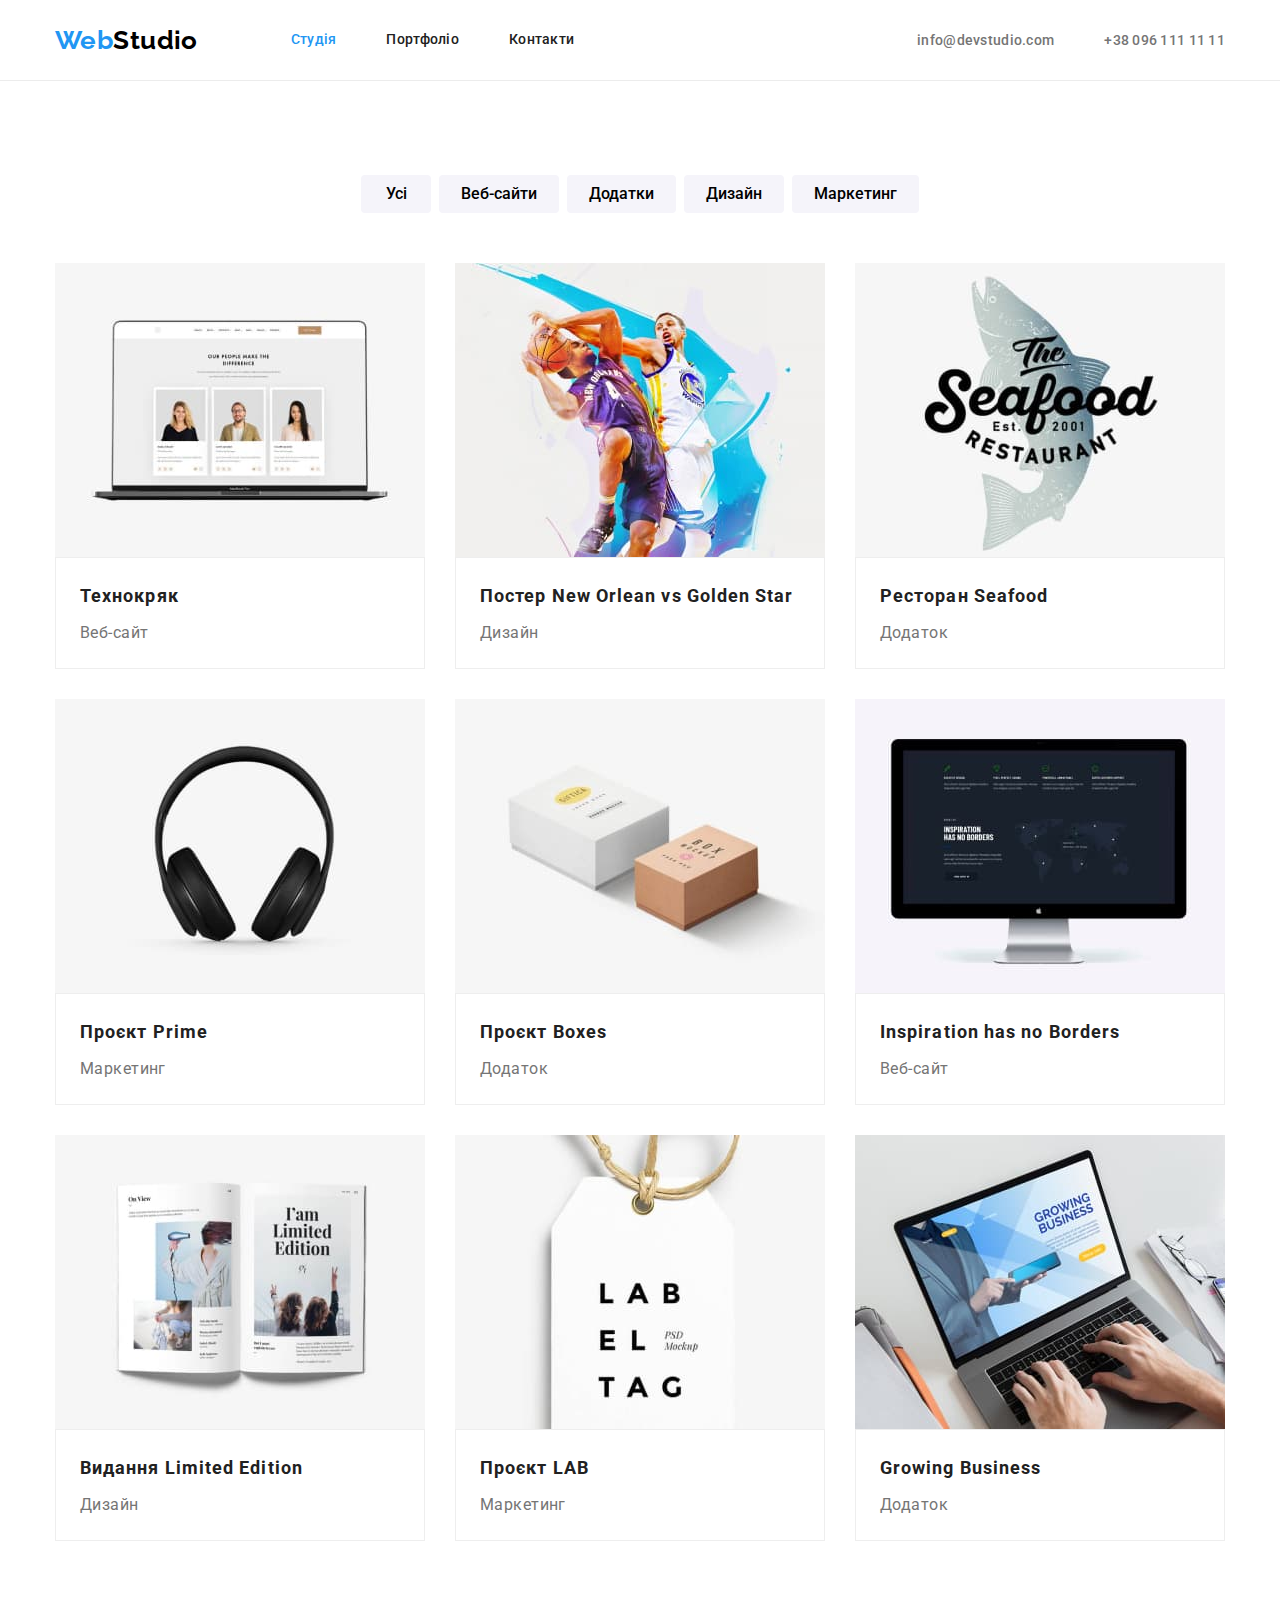
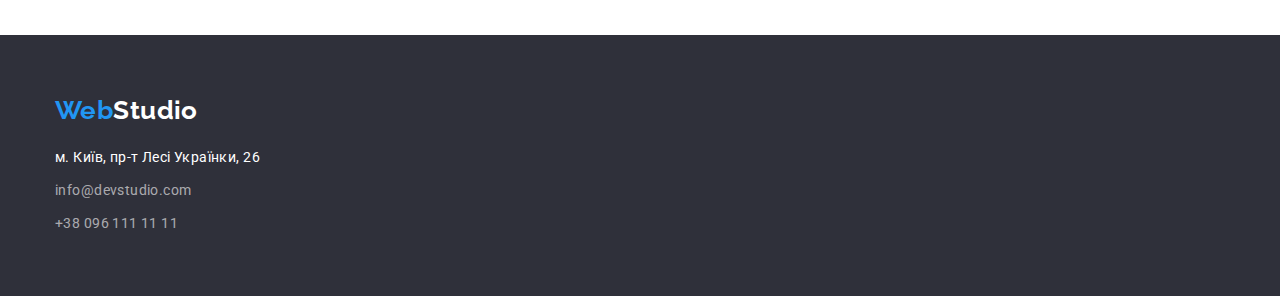
==== portfolio.html @ 128ab42e "копирует файлы из 3 дз" ====
<!DOCTYPE html>
<html lang="uk">
  <head>
    <meta charset="UTF-8" />
    <meta http-equiv="X-UA-Compatible" content="IE=edge" />
    <meta name="viewport" content="width=device-width, initial-scale=1.0" />
    <title>Портфоліо</title>
    <link
      href="https://fonts.googleapis.com/css2?family=Raleway:wght@700&family=Roboto:wght@400;500;700;900&display=swap"
      rel="stylesheet"
    />
    <link
      rel="stylesheet"
      href="https://cdnjs.cloudflare.com/ajax/libs/modern-normalize/1.0.0/modern-normalize.min.css"
    />
    <link rel="stylesheet" href="./css/styles.css" />
  </head>
  <body>
    <!--header-->
    <header class="header">
      <div class="container main-nav">
        <a class="logo" href="./index.html"
          >Web<span class="logo-part">Studio</span></a
        >
        <nav class="nav">
          <ul class="list navigation">
            <l class="item"
              ><a class="nav-link current" href="./index.html">Студія</a></l
            >
            <li class="item">
              <a class="nav-link" href="./portfolio.html">Портфоліо</a>
            </li>
            <li class="item"><a class="nav-link" href="#">Контакти</a></li>
          </ul>
        </nav>
        <ul class="contacts list">
          <li class="item">
            <a class="contact-link" href="mailto:info@devstudio.com"
              >info@devstudio.com</a
            >
          </li>
          <li class="item">
            <a class="contact-link" href="tel:+380961111111"
              >+38 096 111 11 11</a
            >
          </li>
        </ul>
      </div>
    </header>

    <!-- portfolio -->
    <section class="section portfolio">
      <div class="container">
        <h1 class="visually-hidden">Портфоліо</h1>
        <ul class="button-list list">
          <li class="button-item">
            <button class="btn" type="button">Усі</button>
          </li>
          <li class="button-item">
            <button class="btn" type="button">Веб-сайти</button>
          </li>
          <li class="button-item">
            <button class="btn" type="button">Додатки</button>
          </li>
          <li class="button-item">
            <button class="btn" type="button">Дизайн</button>
          </li>
          <li class="button-item">
            <button class="btn" type="button">Маркетинг</button>
          </li>
        </ul>
        <ul class="gallery list">
          <li>
            <img
              class="gallery-image"
              src="./images/item-1.jpg"
              alt="Відкритий ноутбук"
              width="370"
            />
            <div class="gallery-item">
              <h2 class="gallery-title">Технокряк</h2>
              <p>Веб-сайт</p>
            </div>
          </li>
          <li>
            <img
              class="gallery-image"
              src="./images/item-2.jpg"
              alt="Гра в баскетбол"
              width="370"
            />
            <div class="gallery-item">
              <h2 class="gallery-title">Постер New Orlean vs Golden Star</h2>
              <p>Дизайн</p>
            </div>
          </li>
          <li>
            <img
              class="gallery-image"
              src="./images/item-3.jpg"
              alt="Логотип ресторану"
              width="370"
            />
            <div class="gallery-item">
              <h2 class="gallery-title">Ресторан Seafood</h2>
              <p>Додаток</p>
            </div>
          </li>
          <li>
            <img
              class="gallery-image"
              src="./images/item-4.jpg"
              alt="Навушники"
              width="370"
            />
            <div class="gallery-item">
              <h2 class="gallery-title">Проєкт Prime</h2>
              <p>Маркетинг</p>
            </div>
          </li>
          <li>
            <img
              class="gallery-image"
              src="./images/item-5.jpg"
              alt="Дві коробки"
              width="370"
            />
            <div class="gallery-item">
              <h2 class="gallery-title">Проєкт Boxes</h2>
              <p>Додаток</p>
            </div>
          </li>
          <li>
            <img
              class="gallery-image"
              src="./images/item-6.jpg"
              alt="Моноблок"
              width="370"
            />
            <div class="gallery-item">
              <h2 class="gallery-title">Inspiration has no Borders</h2>
              <p>Веб-сайт</p>
            </div>
          </li>
          <li>
            <img
              class="gallery-image"
              src="./images/item-7.jpg"
              alt="Відкрита книга"
              width="370"
            />
            <div class="gallery-item">
              <h2 class="gallery-title">Видання Limited Edition</h2>
              <p>Дизайн</p>
            </div>
          </li>
          <li>
            <img
              class="gallery-image"
              src="./images/item-8.jpg"
              alt="Білий лейбл"
              width="370"
            />
            <div class="gallery-item">
              <h2 class="gallery-title">Проєкт LAB</h2>
              <p>Маркетинг</p>
            </div>
          </li>
          <li>
            <img
              class="gallery-image"
              src="./images/item-9.jpg"
              alt="Бізнес веб-сайт"
              width="370"
            />
            <div class="gallery-item">
              <h2 class="gallery-title">Growing Business</h2>
              <p>Додаток</p>
            </div>
          </li>
        </ul>
      </div>
    </section>

    <!--footer-->
    <footer class="footer">
      <div class="container">
        <a class="footer logo" href="./index.html"
          >Web<span class="footer-part">Studio</span></a
        >
        <address>
          <ul class="list">
            <li class="address-item">
              <a
                class="address-link map"
                href="https://goo.gl/maps/L7ttjmK7k26Ft5Dp7"
                target="_blank"
                rel="noreferrer noopener nofollow"
                >м. Київ, пр-т Лесі Українки, 26</a
              >
            </li>
            <li class="address-item">
              <a class="address-link" href="mailto:info@devstudio.com"
                >info@devstudio.com</a
              >
            </li>
            <li class="address-item last">
              <a class="address-link" href="tel:+380961111111"
                >+38 096 111 11 11</a
              >
            </li>
          </ul>
        </address>
      </div>
    </footer>
  </body>
</html>
---- css/styles.css ----
:root {
  --primary-test-color: #212121;
  --secondary-text-color: #757575;
  --white-text-color: #FFFFFF;
  --accent-color: #2196F3;
  --address-text-color:rgba(255, 255, 255, 0.6);
  --logo-color: #000000;

  --primary-bg-color: #F5F5F5;
  --secondary-bg-color: #2F303A;
  --header-bg-color: #FFFFFF;
  --button-bg: #F5F4FA;

  --hover-color: #188CE8;

  --primary-font: 'Roboto', sans-serif;
  --secondary-font: 'Raleway', sans-serif;
}
body {
  margin: 0;

  color: var(--primary-test-color);
  /* background-color: var(--primary-bg-color); */

  font-family: var(--primary-font);
  font-size: 14px;
  letter-spacing: 0.03em;
}
/* utilities */
h1, h2, h3, h4, h5, p, ul {
  margin-top: 0;
  margin-bottom: 0;
}
.container {
  width: 1200px;
  margin: 0 auto;
  padding-left: 15px;
  padding-right: 15px;
}

.section {
  padding-top: 94px;
  padding-bottom: 94px;
}

.list {
  padding: 0;
  list-style: none;
}
img {
  display: block;
}
/*header*/
.header {
  border-bottom: 1px solid rgba(236, 236, 236, 1);
}

.main-nav {
  display: flex;
  align-items: center;
}
.logo {
  margin-right: 93px;
  color: var(--accent-color);
  font-family: var(--secondary-font);
  font-weight: 700;
  font-size: 26px;
  line-height: 1.19;
  text-decoration: none;
}
.logo-part {
  color: var(--logo-color);
}

.list.navigation {
  display: flex;
}
.list .item:not(:last-child),
.contacts .item:not(:last-child) {
  margin-right:50px;
}
.nav-link {
  display: block;
  color: var(--primary-test-color);
  padding-top: 32px;
  padding-bottom: 32px;
}
.nav-link:hover,
.nav-link:focus,
.contact-link:hover,
.contact-link:focus {
  color: var(--accent-color);
}
.contacts {
  display: flex;
  margin-left: auto;
}
.contact-link {
  color: var(--secondary-text-color);
}
.nav-link, .contact-link {
  font-weight: 500;
  line-height: 1.14;
  letter-spacing: 0.02em;
  text-decoration: none;
}
.nav-link.current {
  color: var(--accent-color);
}

/* hero section */
.hero-section {
  text-align: center;
  padding: 200px 0;
  background-color: var(--secondary-bg-color);
}
.hero-section h1 {
  margin-bottom: 30px;
  color: var(--white-text-color);
  font-weight: 900;
  font-size: 44px;
  line-height: 1.36;
  letter-spacing: 0.06em;
  text-transform: uppercase;
}

.hero-btn {
  display: inline-block;
  padding: 10px 32px;
  border-radius: 4px;
  border: none;
  box-shadow: 0px 4px 4px rgba(0, 0, 0, 0.15);
  min-width: 216px;

  color: var(--white-text-color);
  background-color: var(--accent-color);
  cursor: pointer;
  font-weight: 700;
  font-size: 16px;
  line-height: 1.88;
  letter-spacing: 0.06em;
  text-align: inherit;
}
.hero-btn:hover,
.hero-btn:focus {
  background-color: var(--hover-color);
}

/* features */
.section.feature {
  padding-bottom: 0;
}
.features, .activity {
  display: flex;
}
.features-title {
  margin-bottom: 10px;
  font-size: 14px;
  font-weight: 700;
  line-height: 1.14;
  text-transform: uppercase;
}
.features-item:not(:last-child) {
  margin-right: 30px;
}
.features-item p {
  min-width: 270px;
}
.features-item p,
.team-item p {
  color: var(--secondary-text-color);
  line-height: 1.71;
}

/* what we do */
.activity-title, .team-title {
  margin-bottom: 50px;
  font-weight: 700;
  font-size: 36px;
  line-height: 1.17;
  text-align: center;
}
.activity-item:not(:last-child) {
  margin-right: 30px;
}

/* our team */
.team {
  padding-top: 94px;
  text-align: center;
}
.team.list {
  display: flex;
  padding-top: 0;
}
.team-item {
  box-shadow: 0px 1px 3px rgba(0, 0, 0, 0.12),
              0px 1px 1px rgba(0, 0, 0, 0.14), 
              0px 2px 1px rgba(0, 0, 0, 0.2);
  border-radius: 0px 0px 4px 4px;
}
.team-item:not(:last-child) {
  margin-right: 30px;
}

.team-card {
  padding-top: 30px;
  padding-bottom: 30px;
}

.team-heading {
  margin-bottom: 10px;
  font-weight: 500;
  font-size: 16px;
  line-height: 1.19;
}
.team-item p {
  font-size: 16px;
  line-height: 1.19
}

/* portfolio */
.button-list {
  display: flex;
  justify-content: center;
  margin-bottom: 50px;
}
.button-item:not(:last-child) {
  margin-right: 8px;
}
.btn {
  display: inline-block;
  padding: 6px 22px;
  min-width: 70px;
  border-radius: 4px;
  border: none;
  font-family: var(--primary-font);
  background-color: var(--button-bg);
  font-weight: 500;
  font-size: 16px;
  line-height: 1.62;
  text-align: center;
  cursor: pointer;
}
.btn:hover,
.btn:focus {
  color: var(--white-text-color) ;
  background-color: var(--accent-color);
  box-shadow: 0px 3px 1px rgba(0, 0, 0, 0.1),
              0px 1px 2px rgba(0, 0, 0, 0.08),
              0px 2px 2px rgba(0, 0, 0, 0.12);
}
.gallery {
  display: flex;
  flex-wrap: wrap;
  gap: 30px;
}
.gallery-title {
  font-weight: 700;
  font-size: 18px;
  line-height: 2;
  letter-spacing: 0.06em;
}
.gallery-item {
  padding: 20px 24px;
  border: 1px solid #EEEEEE;
}
.gallery-title {
  margin-bottom: 4px;
}
.gallery p {
  color: var(--secondary-text-color);
  font-size: 16px;
  line-height: 1.88;
}

/* footer */
.footer {
  padding-top: 60px;
  padding-bottom: 60px;
  background-color: var(--secondary-bg-color);
}
.footer.logo {
  display: inline-block;
  margin-bottom: 20px;
  padding-bottom: 0;
  padding-top: 0;
}
.footer-part {
  color: var(--white-text-color);
}
.address-item {
  margin-top: 0;
  margin-bottom: 9px;
  font-size: 14px;
  line-height: 1.71;
  font-style: normal;
}
.address-item.last {
  margin-bottom: 0px;
}
.address-link {
  color: var(--address-text-color);
  text-decoration: none;
}
.address-link.map {
  color: var(--white-text-color);
}
.address-link:hover,
.address-link:focus {
  color: var(--white-text-color);
}
  
.visually-hidden {
  position: absolute;
  white-space: nowrap;
  width: 1px;
  height: 1px;
  overflow: hidden;
  border: 0;
  padding: 0;
  clip: rect(0 0 0 0);
  clip-path: inset(50%);
  margin: -1px;
  }
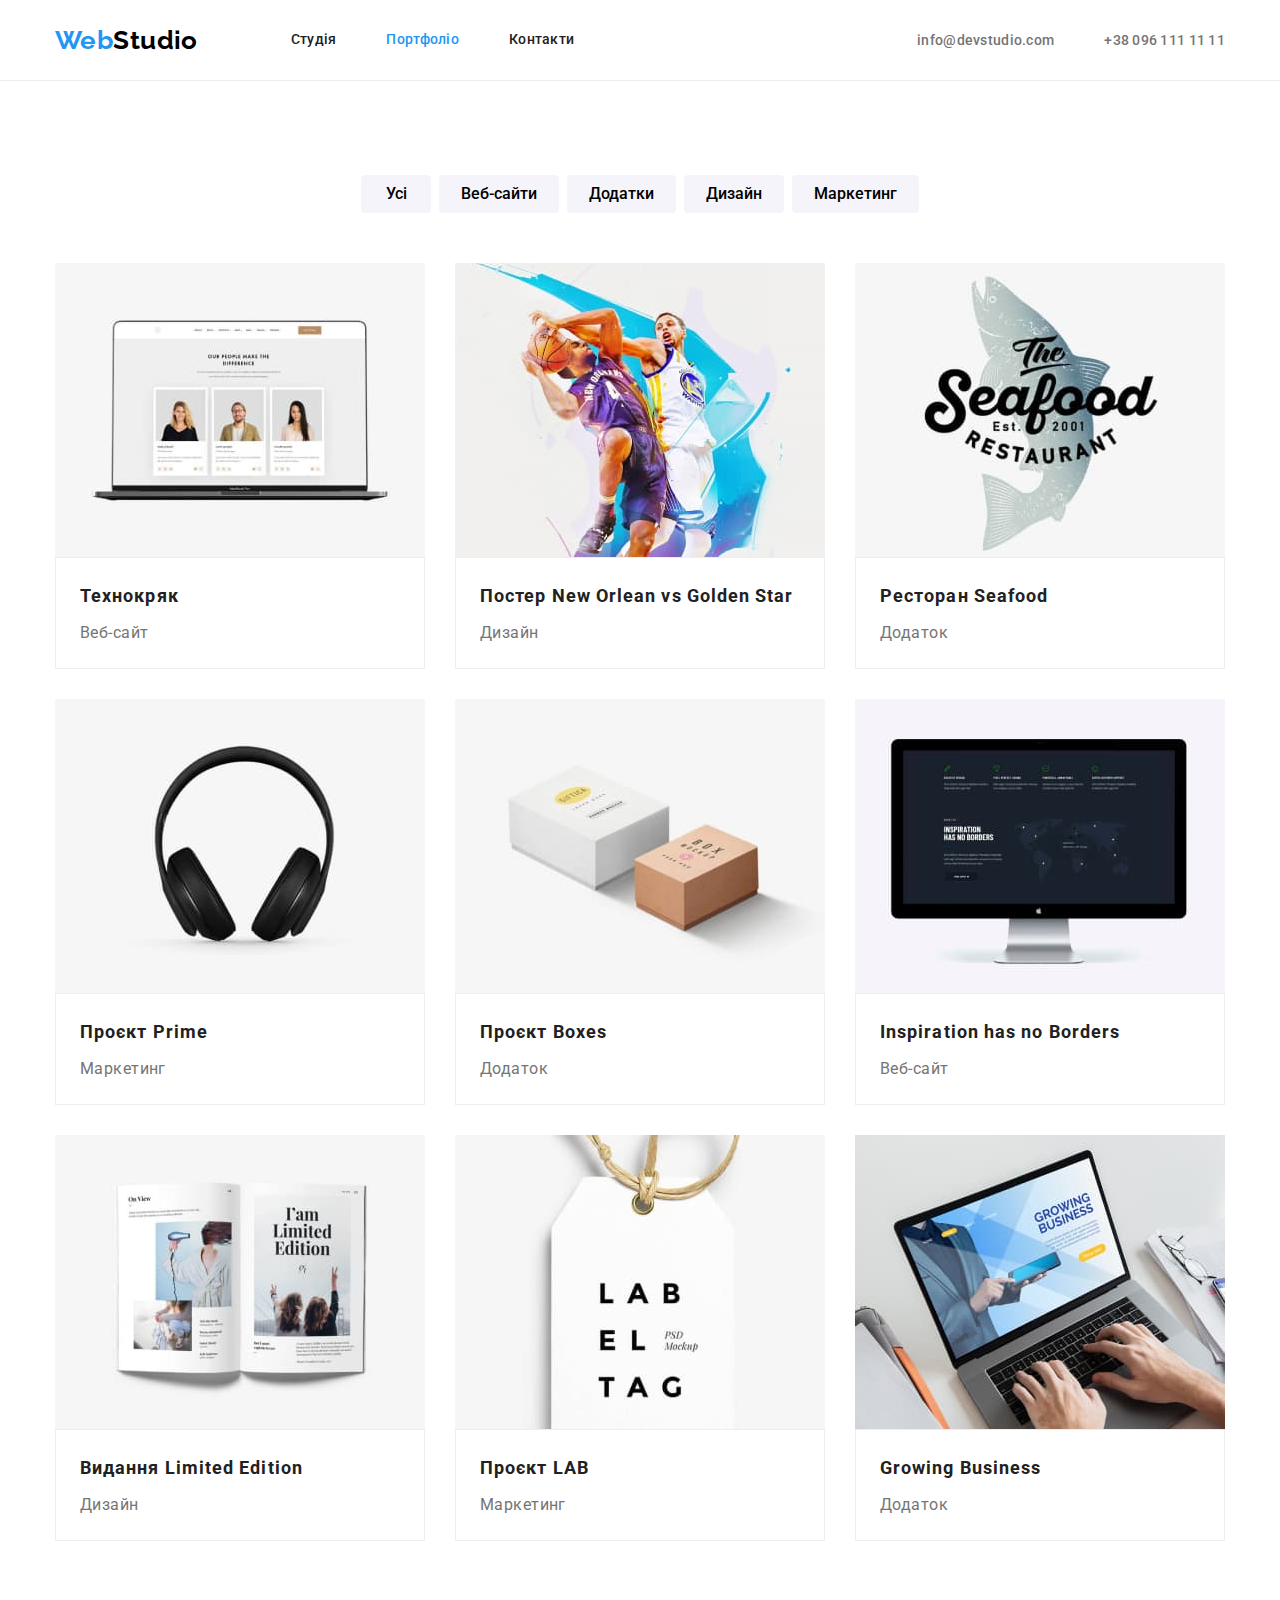
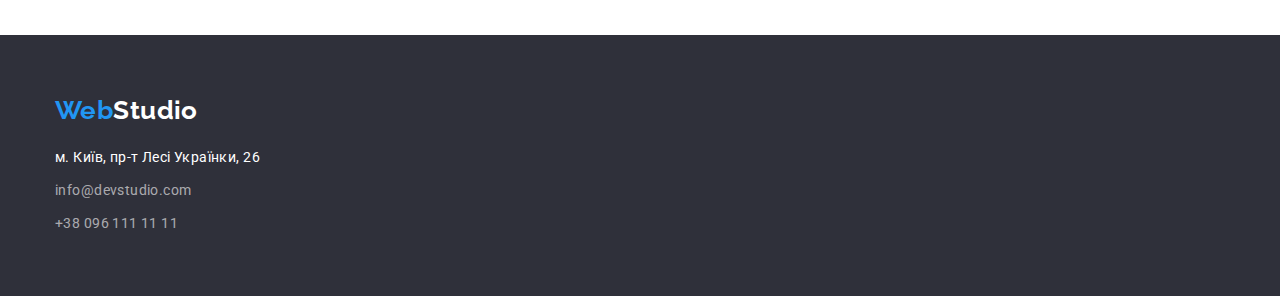
==== commit 79eab67a: "добавляет фон секции герою" ====
--- a/portfolio.html
+++ b/portfolio.html
@@ -24,11 +24,11 @@
         >
         <nav class="nav">
           <ul class="list navigation">
-            <l class="item"
-              ><a class="nav-link current" href="./index.html">Студія</a></l
-            >
             <li class="item">
-              <a class="nav-link" href="./portfolio.html">Портфоліо</a>
+              <a class="nav-link" href="./index.html">Студія</a>
+            </li>
+            <li class="item">
+              <a class="nav-link current" href="./portfolio.html">Портфоліо</a>
             </li>
             <li class="item"><a class="nav-link" href="#">Контакти</a></li>
           </ul>
--- a/css/styles.css
+++ b/css/styles.css
@@ -110,9 +110,13 @@
 
 /* hero section */
 .hero-section {
+  padding: 200px 0;
+  margin: 0 auto;
+  background-color: var(--secondary-bg-color);
+  background-image: linear-gradient(rgba(47, 48, 58, 0.4),rgba(47, 48, 58, 0.4)), url(../images/hero.jpg);
+  height: 600px;
+  max-width: 1600px;
   text-align: center;
-  padding: 200px 0;
-  background-color: var(--secondary-bg-color);
 }
 .hero-section h1 {
   margin-bottom: 30px;
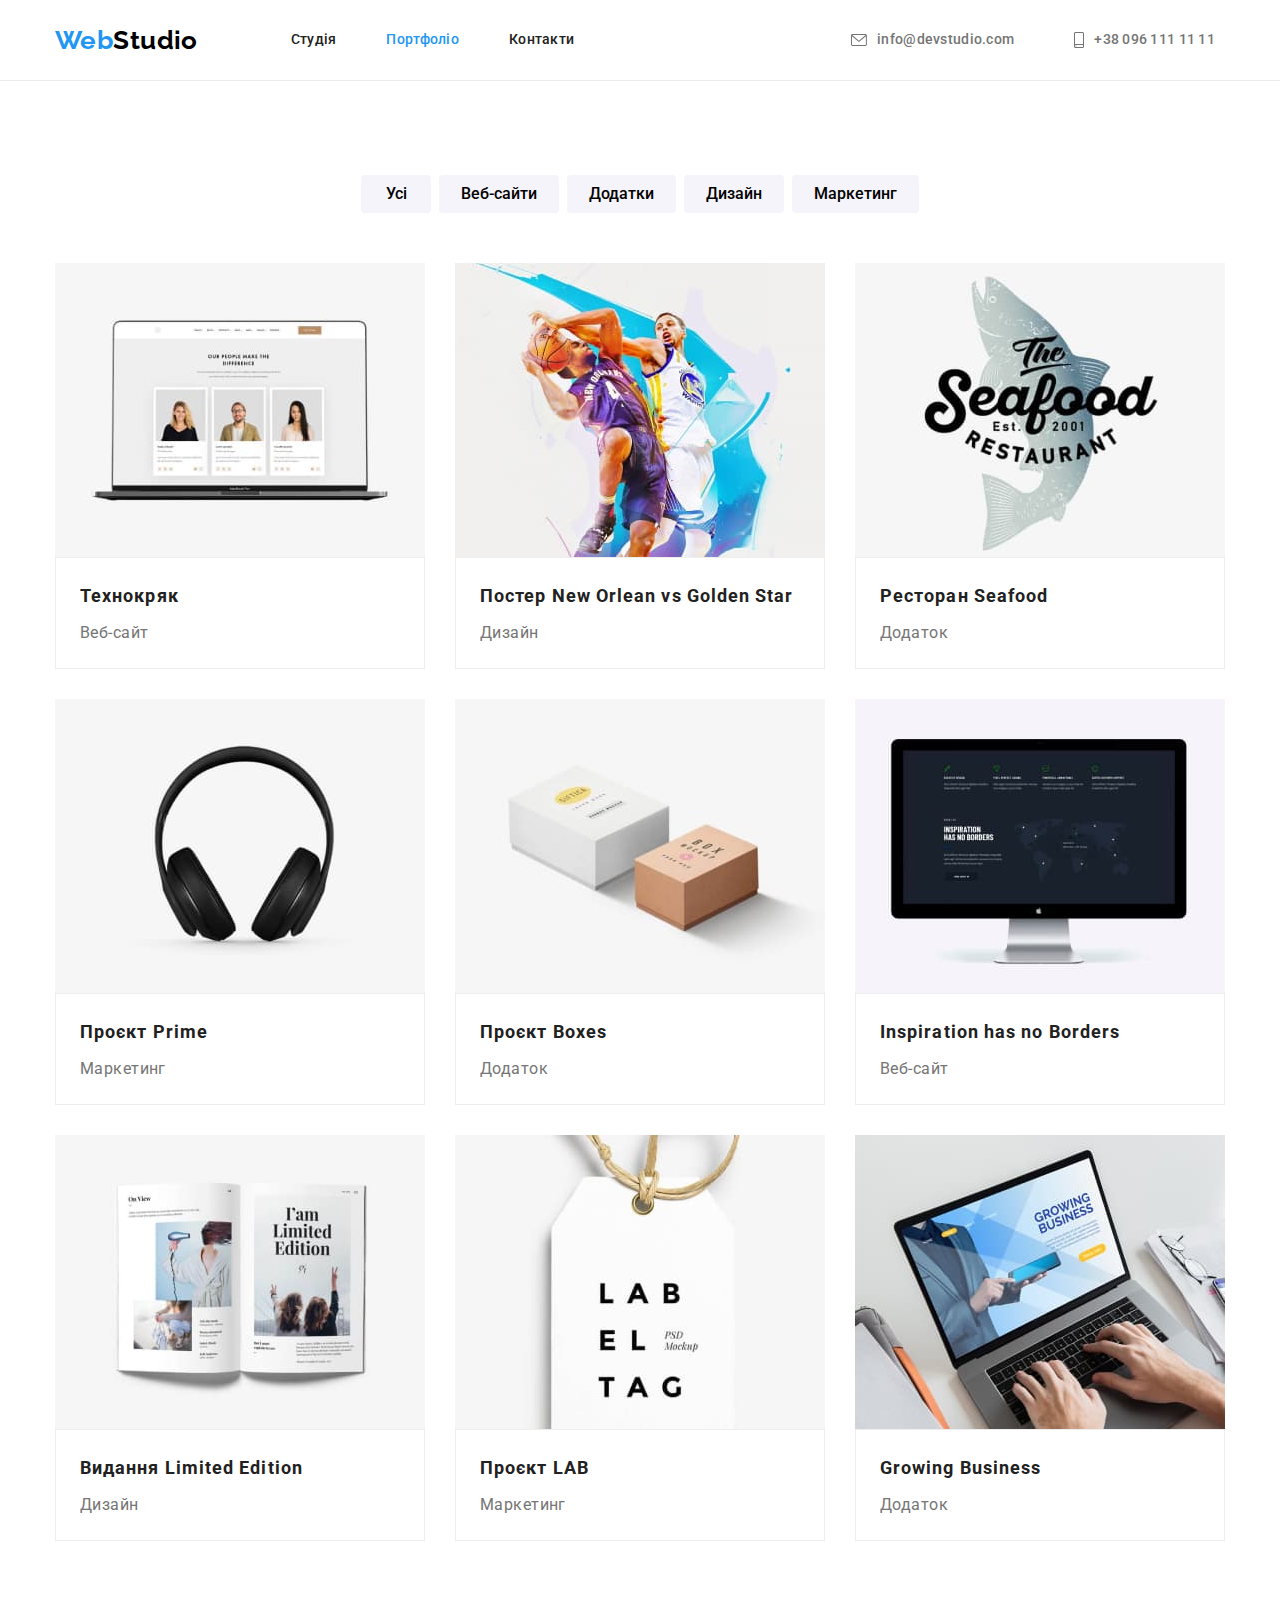
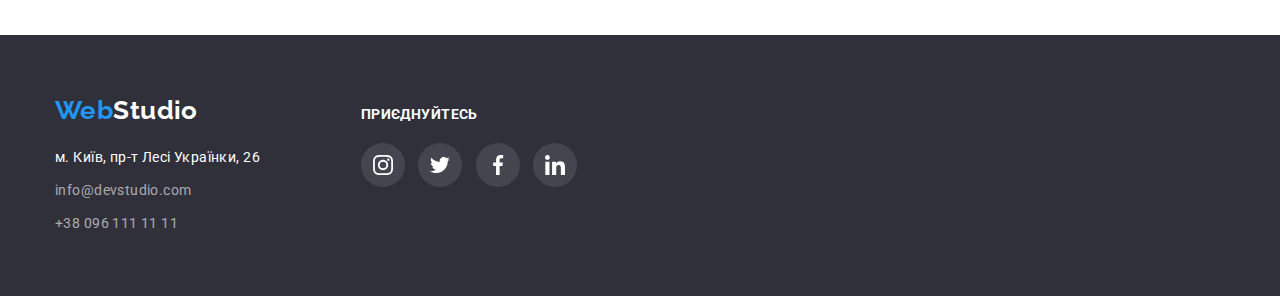
==== commit 7af7b07c: "добавляет тени, стили для иконок" ====
--- a/portfolio.html
+++ b/portfolio.html
@@ -24,9 +24,9 @@
         >
         <nav class="nav">
           <ul class="list navigation">
-            <li class="item">
-              <a class="nav-link" href="./index.html">Студія</a>
-            </li>
+            <l class="item"
+              ><a class="nav-link" href="./index.html">Студія</a></l
+            >
             <li class="item">
               <a class="nav-link current" href="./portfolio.html">Портфоліо</a>
             </li>
@@ -34,15 +34,25 @@
           </ul>
         </nav>
         <ul class="contacts list">
-          <li class="item">
-            <a class="contact-link" href="mailto:info@devstudio.com"
-              >info@devstudio.com</a
-            >
-          </li>
-          <li class="item">
-            <a class="contact-link" href="tel:+380961111111"
-              >+38 096 111 11 11</a
-            >
+          <li class="contact item">
+            <div class="contact-wrapper">
+              <svg class="contact-icon" width="16" height="12">
+                <use href="./images/symbol-defs.svg#icon-envelope"></use>
+              </svg>
+              <a class="contact-link" href="mailto:info@devstudio.com">
+                info@devstudio.com</a
+              >
+            </div>
+          </li>
+          <li class="contact item">
+            <div class="contact-wrapper">
+              <svg class="contact-icon" width="10" height="16">
+                <use href="./images/symbol-defs.svg#icon-smartphone"></use>
+              </svg>
+              <a class="contact-link" href="tel:+380961111111"
+                >+38 096 111 11 11</a
+              >
+            </div>
           </li>
         </ul>
       </div>
@@ -71,7 +81,8 @@
         </ul>
         <ul class="gallery list">
           <li>
-            <img
+            <a href="#" class="portfolio-link">
+              <img
               class="gallery-image"
               src="./images/item-1.jpg"
               alt="Відкритий ноутбук"
@@ -81,8 +92,10 @@
               <h2 class="gallery-title">Технокряк</h2>
               <p>Веб-сайт</p>
             </div>
-          </li>
-          <li>
+            </a>
+          </li>
+          <li>
+            <a href="#" class="portfolio-link">
             <img
               class="gallery-image"
               src="./images/item-2.jpg"
@@ -93,8 +106,10 @@
               <h2 class="gallery-title">Постер New Orlean vs Golden Star</h2>
               <p>Дизайн</p>
             </div>
-          </li>
-          <li>
+            </a>
+          </li>
+          <li>
+            <a href="#" class="portfolio-link">
             <img
               class="gallery-image"
               src="./images/item-3.jpg"
@@ -105,8 +120,10 @@
               <h2 class="gallery-title">Ресторан Seafood</h2>
               <p>Додаток</p>
             </div>
-          </li>
-          <li>
+            </a>
+          </li>
+          <li>
+            <a href="#" class="portfolio-link">
             <img
               class="gallery-image"
               src="./images/item-4.jpg"
@@ -117,8 +134,10 @@
               <h2 class="gallery-title">Проєкт Prime</h2>
               <p>Маркетинг</p>
             </div>
-          </li>
-          <li>
+            </a>
+          </li>
+          <li>
+            <a href="#" class="portfolio-link">
             <img
               class="gallery-image"
               src="./images/item-5.jpg"
@@ -129,8 +148,10 @@
               <h2 class="gallery-title">Проєкт Boxes</h2>
               <p>Додаток</p>
             </div>
-          </li>
-          <li>
+            </a>
+          </li>
+          <li>
+            <a href="#" class="portfolio-link">
             <img
               class="gallery-image"
               src="./images/item-6.jpg"
@@ -141,8 +162,10 @@
               <h2 class="gallery-title">Inspiration has no Borders</h2>
               <p>Веб-сайт</p>
             </div>
-          </li>
-          <li>
+            </a>
+          </li>
+          <li>
+            <a href="#" class="portfolio-link">
             <img
               class="gallery-image"
               src="./images/item-7.jpg"
@@ -153,8 +176,10 @@
               <h2 class="gallery-title">Видання Limited Edition</h2>
               <p>Дизайн</p>
             </div>
-          </li>
-          <li>
+            </a>
+          </li>
+          <li>
+            <a href="#" class="portfolio-link">
             <img
               class="gallery-image"
               src="./images/item-8.jpg"
@@ -165,8 +190,10 @@
               <h2 class="gallery-title">Проєкт LAB</h2>
               <p>Маркетинг</p>
             </div>
-          </li>
-          <li>
+            </a>
+          </li>
+          <li>
+            <a href="#" class="portfolio-link">
             <img
               class="gallery-image"
               src="./images/item-9.jpg"
@@ -177,6 +204,7 @@
               <h2 class="gallery-title">Growing Business</h2>
               <p>Додаток</p>
             </div>
+            </a>
           </li>
         </ul>
       </div>
@@ -185,33 +213,82 @@
     <!--footer-->
     <footer class="footer">
       <div class="container">
-        <a class="footer logo" href="./index.html"
-          >Web<span class="footer-part">Studio</span></a
-        >
-        <address>
+        <ul class="footer-wrapper list">
+          <li class="footer-column"><a class="footer logo" href="./index.html"
+            >Web<span class="footer-part">Studio</span></a
+          >
+          <address>
+            <ul class="list">
+              <li class="address-item">
+                <a
+                  class="address-link map"
+                  href="https://goo.gl/maps/L7ttjmK7k26Ft5Dp7"
+                  target="_blank"
+                  rel="noreferrer noopener nofollow"
+                  >м. Київ, пр-т Лесі Українки, 26</a
+                >
+              </li>
+              <li class="address-item">
+                <a class="address-link" href="mailto:info@devstudio.com"
+                  >info@devstudio.com</a
+                >
+              </li>
+              <li class="address-item last">
+                <a class="address-link" href="tel:+380961111111"
+                  >+38 096 111 11 11</a
+                >
+              </li>
+            </ul>
+          </address>
+          </li>
+        <li>
+          <h3 class="footer-title">приєднуйтесь</h3>
           <ul class="list">
-            <li class="address-item">
-              <a
-                class="address-link map"
-                href="https://goo.gl/maps/L7ttjmK7k26Ft5Dp7"
-                target="_blank"
-                rel="noreferrer noopener nofollow"
-                >м. Київ, пр-т Лесі Українки, 26</a
-              >
-            </li>
-            <li class="address-item">
-              <a class="address-link" href="mailto:info@devstudio.com"
-                >info@devstudio.com</a
-              >
-            </li>
-            <li class="address-item last">
-              <a class="address-link" href="tel:+380961111111"
-                >+38 096 111 11 11</a
-              >
+            <li class="footer-item">
+              <a
+                class="footer-link"
+                href="#"
+                target="_blank"
+                rel="noopener nofollow noreferrer"
+                ><svg class="footer-icon" width="20" height="20">
+                  <use
+                    href="./images/symbol-defs.svg#icon-instagram"
+                  ></use></svg
+              ></a>
+            </li>
+            <li class="footer-item">
+              <a
+                class="footer-link"
+                href="#"
+                target="_blank"
+                rel="noopener nofollow noreferrer"
+                ><svg class="footer-icon" width="20" height="20">
+                  <use href="./images/symbol-defs.svg#icon-twitter"></use></svg
+              ></a>
+            </li>
+            <li class="footer-item">
+              <a
+                class="footer-link"
+                href="#"
+                target="_blank"
+                rel="noopener nofollow noreferrer"
+                ><svg class="footer-icon" width="20" height="20">
+                  <use href="./images/symbol-defs.svg#icon-facebook"></use></svg
+              ></a>
+            </li>
+            <li class="footer-item">
+              <a
+                class="footer-link"
+                href="#"
+                target="_blank"
+                rel="noopener nofollow noreferrer"
+                ><svg class="footer-icon" width="20" height="20">
+                  <use href="./images/symbol-defs.svg#icon-linkedin"></use></svg
+              ></a>
             </li>
           </ul>
-        </address>
-      </div>
+        </li>
+      </ul>
     </footer>
   </body>
 </html>
--- a/css/styles.css
+++ b/css/styles.css
@@ -12,6 +12,7 @@
   --button-bg: #F5F4FA;
 
   --hover-color: #188CE8;
+  --icon-color: #AFB1B8;
 
   --primary-font: 'Roboto', sans-serif;
   --secondary-font: 'Raleway', sans-serif;
@@ -50,6 +51,15 @@
 img {
   display: block;
 }
+.thumb {
+  display: inline-flex;
+  width: 270px;
+  height: 120px;
+  justify-content: center;
+  align-items: center;
+  margin-bottom: 30px;
+}
+
 /*header*/
 .header {
   border-bottom: 1px solid rgba(236, 236, 236, 1);
@@ -96,7 +106,21 @@
   margin-left: auto;
 }
 .contact-link {
+  display: inline-flex;
   color: var(--secondary-text-color);
+}
+.contact-wrapper {
+  display:flex;
+  align-items: center;
+  margin-right: 10px;
+    fill: var(--secondary-text-color);
+}
+.contact-icon {
+  margin-right: 10px;
+}
+.contact-wrapper:hover,
+.contact-wrapper:focus {
+  fill: var(--accent-color);
 }
 .nav-link, .contact-link {
   font-weight: 500;
@@ -177,7 +201,7 @@
 }
 
 /* what we do */
-.activity-title, .team-title {
+.activity-title, .team-title, .client-title {
   margin-bottom: 50px;
   font-weight: 700;
   font-size: 36px;
@@ -209,7 +233,7 @@
 
 .team-card {
   padding-top: 30px;
-  padding-bottom: 30px;
+  padding-bottom: 16px;
 }
 
 .team-heading {
@@ -222,7 +246,61 @@
   font-size: 16px;
   line-height: 1.19
 }
-
+.social-item {
+  display: inline-flex;
+  margin-bottom: 30px;
+}
+.social-item:not(:last-child) {
+  margin-right: 10px;
+}
+.social-link {
+  display: block;
+  width: 44px;
+  height: 44px;
+}
+.social-link:hover,
+.social-link:focus {
+  background-color: var(--accent-color);
+  border-radius: 50%;
+}
+.social-icon {
+  width: 44px;
+  height: 44px;
+  padding: 12px;
+  fill: var(--icon-color);
+}
+.social-icon:hover {
+  fill: var(--white-text-color);
+}
+.social-icon:focus {
+  fill: var(--white-text-color);
+}
+ /* our clients */
+.clients.list {
+  display: flex;
+  justify-content: space-between;
+}
+.client-link {
+  display: block;
+  width: 170px;
+  height: 92px;
+  border: 1px solid var(--icon-color);
+  border-radius: 4px;
+}
+.client-icon {
+  padding: 16px 32px;
+  width: 100%;
+  height: 92px;
+  fill: var(--icon-color);
+}
+.client-icon:hover,
+.client-icon:focus {
+  fill: var(--accent-color);
+}
+.client-link:hover,
+.client-link:focus {
+  border: 1px solid var(--accent-color);
+}
 /* portfolio */
 .button-list {
   display: flex;
@@ -257,7 +335,8 @@
 .gallery {
   display: flex;
   flex-wrap: wrap;
-  gap: 30px;
+  justify-content: space-between;
+  row-gap: 30px;
 }
 .gallery-title {
   font-weight: 700;
@@ -276,6 +355,18 @@
   color: var(--secondary-text-color);
   font-size: 16px;
   line-height: 1.88;
+}
+.portfolio-link {
+  display: block;
+  text-decoration: none;
+  color: var(--primary-test-color);
+  background: var(--white-text-color)
+}
+.portfolio-link:hover {
+  border: 1px solid #EEEEEE;
+    box-shadow: 0px 1px 1px rgba(0, 0, 0, 0.12), 
+                0px 4px 4px rgba(0, 0, 0, 0.06), 
+                1px 4px 6px rgba(0, 0, 0, 0.16);
 }
 
 /* footer */
@@ -314,7 +405,48 @@
 .address-link:focus {
   color: var(--white-text-color);
 }
-  
+.footer-wrapper {
+  display: inline-flex;
+  align-items:baseline;
+}
+.footer-column {
+  margin-right: 70px;
+}
+.footer-title {
+  margin-bottom: 20px;
+  color: var(--white-text-color);
+  font-size: 14px;
+  font-weight: 700;
+  line-height: 1.14;
+  text-transform: uppercase;
+}
+.footer-item {
+  display: inline-flex;
+  justify-content: space-between;
+}
+.footer-link {
+  display: block;
+  width: 44px;
+  height: 44px;
+  background-color: rgba(255, 255, 255, 0.1);
+  border-radius: 50%;
+}
+
+.footer-link:hover,
+.footer-link:focus {
+  background-color: var(--accent-color);
+  border-radius: 50%;
+}
+
+.footer-icon {
+  width: 44px;
+  height: 44px;
+  padding: 12px;
+  fill: var(--white-text-color);
+}
+.footer-item:not(:last-child) {
+  margin-right: 10px;
+}
 .visually-hidden {
   position: absolute;
   white-space: nowrap;
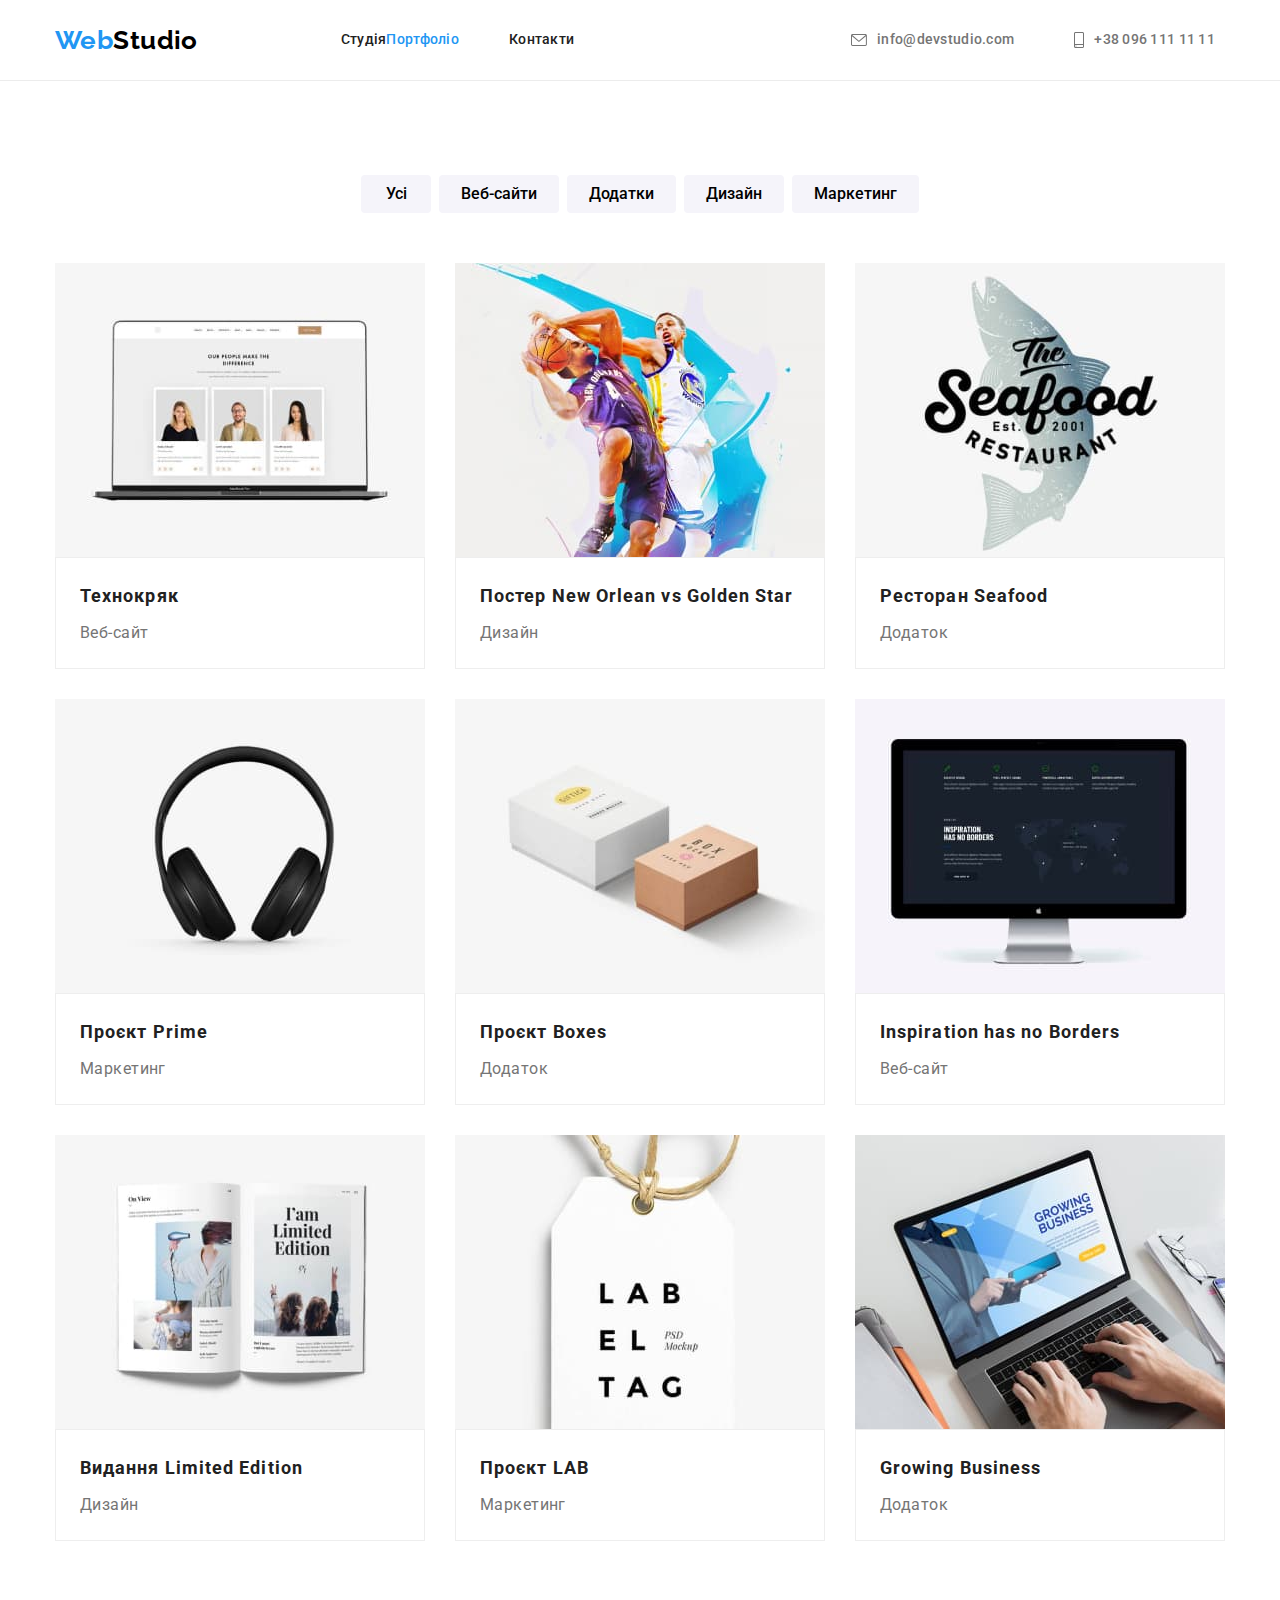
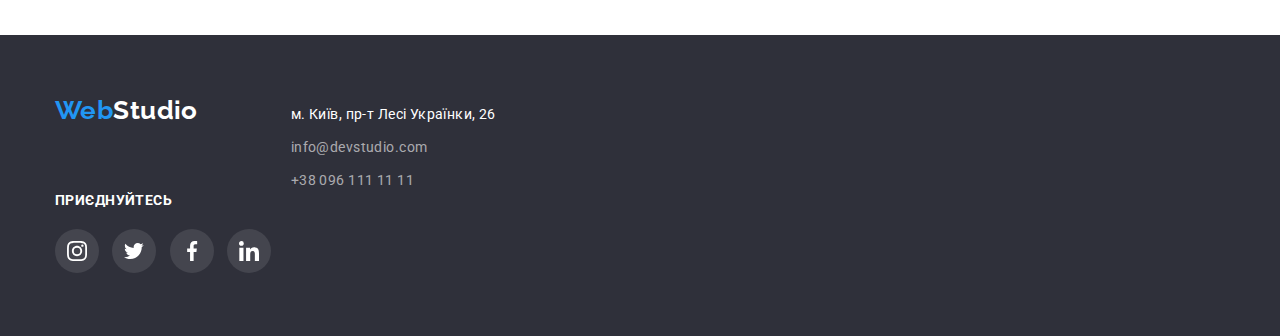
==== commit 517bf528: "исправляет тег li" ====
--- a/portfolio.html
+++ b/portfolio.html
@@ -24,9 +24,9 @@
         >
         <nav class="nav">
           <ul class="list navigation">
-            <l class="item"
-              ><a class="nav-link" href="./index.html">Студія</a></l
-            >
+            <li class="item"></li>
+              <a class="nav-link" href="./index.html">Студія</a>
+            </li>
             <li class="item">
               <a class="nav-link current" href="./portfolio.html">Портфоліо</a>
             </li>
@@ -39,7 +39,12 @@
               <svg class="contact-icon" width="16" height="12">
                 <use href="./images/symbol-defs.svg#icon-envelope"></use>
               </svg>
-              <a class="contact-link" href="mailto:info@devstudio.com">
+              <a
+                class="contact-link"
+                href="mailto:info@devstudio.com"
+                target="_blank"
+                rel="noopener nofollow noreferrer"
+              >
                 info@devstudio.com</a
               >
             </div>
@@ -49,7 +54,11 @@
               <svg class="contact-icon" width="10" height="16">
                 <use href="./images/symbol-defs.svg#icon-smartphone"></use>
               </svg>
-              <a class="contact-link" href="tel:+380961111111"
+              <a
+                class="contact-link"
+                href="tel:+380961111111"
+                target="_blank"
+                rel="noopener nofollow noreferrer"
                 >+38 096 111 11 11</a
               >
             </div>
@@ -83,127 +92,127 @@
           <li>
             <a href="#" class="portfolio-link">
               <img
-              class="gallery-image"
-              src="./images/item-1.jpg"
-              alt="Відкритий ноутбук"
-              width="370"
-            />
-            <div class="gallery-item">
-              <h2 class="gallery-title">Технокряк</h2>
-              <p>Веб-сайт</p>
-            </div>
-            </a>
-          </li>
-          <li>
-            <a href="#" class="portfolio-link">
-            <img
-              class="gallery-image"
-              src="./images/item-2.jpg"
-              alt="Гра в баскетбол"
-              width="370"
-            />
-            <div class="gallery-item">
-              <h2 class="gallery-title">Постер New Orlean vs Golden Star</h2>
-              <p>Дизайн</p>
-            </div>
-            </a>
-          </li>
-          <li>
-            <a href="#" class="portfolio-link">
-            <img
-              class="gallery-image"
-              src="./images/item-3.jpg"
-              alt="Логотип ресторану"
-              width="370"
-            />
-            <div class="gallery-item">
-              <h2 class="gallery-title">Ресторан Seafood</h2>
-              <p>Додаток</p>
-            </div>
-            </a>
-          </li>
-          <li>
-            <a href="#" class="portfolio-link">
-            <img
-              class="gallery-image"
-              src="./images/item-4.jpg"
-              alt="Навушники"
-              width="370"
-            />
-            <div class="gallery-item">
-              <h2 class="gallery-title">Проєкт Prime</h2>
-              <p>Маркетинг</p>
-            </div>
-            </a>
-          </li>
-          <li>
-            <a href="#" class="portfolio-link">
-            <img
-              class="gallery-image"
-              src="./images/item-5.jpg"
-              alt="Дві коробки"
-              width="370"
-            />
-            <div class="gallery-item">
-              <h2 class="gallery-title">Проєкт Boxes</h2>
-              <p>Додаток</p>
-            </div>
-            </a>
-          </li>
-          <li>
-            <a href="#" class="portfolio-link">
-            <img
-              class="gallery-image"
-              src="./images/item-6.jpg"
-              alt="Моноблок"
-              width="370"
-            />
-            <div class="gallery-item">
-              <h2 class="gallery-title">Inspiration has no Borders</h2>
-              <p>Веб-сайт</p>
-            </div>
-            </a>
-          </li>
-          <li>
-            <a href="#" class="portfolio-link">
-            <img
-              class="gallery-image"
-              src="./images/item-7.jpg"
-              alt="Відкрита книга"
-              width="370"
-            />
-            <div class="gallery-item">
-              <h2 class="gallery-title">Видання Limited Edition</h2>
-              <p>Дизайн</p>
-            </div>
-            </a>
-          </li>
-          <li>
-            <a href="#" class="portfolio-link">
-            <img
-              class="gallery-image"
-              src="./images/item-8.jpg"
-              alt="Білий лейбл"
-              width="370"
-            />
-            <div class="gallery-item">
-              <h2 class="gallery-title">Проєкт LAB</h2>
-              <p>Маркетинг</p>
-            </div>
-            </a>
-          </li>
-          <li>
-            <a href="#" class="portfolio-link">
-            <img
-              class="gallery-image"
-              src="./images/item-9.jpg"
-              alt="Бізнес веб-сайт"
-              width="370"
-            />
-            <div class="gallery-item">
-              <h2 class="gallery-title">Growing Business</h2>
-              <p>Додаток</p>
-            </div>
+                class="gallery-image"
+                src="./images/item-1.jpg"
+                alt="Відкритий ноутбук"
+                width="370"
+              />
+              <div class="gallery-item">
+                <h2 class="gallery-title">Технокряк</h2>
+                <p>Веб-сайт</p>
+              </div>
+            </a>
+          </li>
+          <li>
+            <a href="#" class="portfolio-link">
+              <img
+                class="gallery-image"
+                src="./images/item-2.jpg"
+                alt="Гра в баскетбол"
+                width="370"
+              />
+              <div class="gallery-item">
+                <h2 class="gallery-title">Постер New Orlean vs Golden Star</h2>
+                <p>Дизайн</p>
+              </div>
+            </a>
+          </li>
+          <li>
+            <a href="#" class="portfolio-link">
+              <img
+                class="gallery-image"
+                src="./images/item-3.jpg"
+                alt="Логотип ресторану"
+                width="370"
+              />
+              <div class="gallery-item">
+                <h2 class="gallery-title">Ресторан Seafood</h2>
+                <p>Додаток</p>
+              </div>
+            </a>
+          </li>
+          <li>
+            <a href="#" class="portfolio-link">
+              <img
+                class="gallery-image"
+                src="./images/item-4.jpg"
+                alt="Навушники"
+                width="370"
+              />
+              <div class="gallery-item">
+                <h2 class="gallery-title">Проєкт Prime</h2>
+                <p>Маркетинг</p>
+              </div>
+            </a>
+          </li>
+          <li>
+            <a href="#" class="portfolio-link">
+              <img
+                class="gallery-image"
+                src="./images/item-5.jpg"
+                alt="Дві коробки"
+                width="370"
+              />
+              <div class="gallery-item">
+                <h2 class="gallery-title">Проєкт Boxes</h2>
+                <p>Додаток</p>
+              </div>
+            </a>
+          </li>
+          <li>
+            <a href="#" class="portfolio-link">
+              <img
+                class="gallery-image"
+                src="./images/item-6.jpg"
+                alt="Моноблок"
+                width="370"
+              />
+              <div class="gallery-item">
+                <h2 class="gallery-title">Inspiration has no Borders</h2>
+                <p>Веб-сайт</p>
+              </div>
+            </a>
+          </li>
+          <li>
+            <a href="#" class="portfolio-link">
+              <img
+                class="gallery-image"
+                src="./images/item-7.jpg"
+                alt="Відкрита книга"
+                width="370"
+              />
+              <div class="gallery-item">
+                <h2 class="gallery-title">Видання Limited Edition</h2>
+                <p>Дизайн</p>
+              </div>
+            </a>
+          </li>
+          <li>
+            <a href="#" class="portfolio-link">
+              <img
+                class="gallery-image"
+                src="./images/item-8.jpg"
+                alt="Білий лейбл"
+                width="370"
+              />
+              <div class="gallery-item">
+                <h2 class="gallery-title">Проєкт LAB</h2>
+                <p>Маркетинг</p>
+              </div>
+            </a>
+          </li>
+          <li>
+            <a href="#" class="portfolio-link">
+              <img
+                class="gallery-image"
+                src="./images/item-9.jpg"
+                alt="Бізнес веб-сайт"
+                width="370"
+              />
+              <div class="gallery-item">
+                <h2 class="gallery-title">Growing Business</h2>
+                <p>Додаток</p>
+              </div>
             </a>
           </li>
         </ul>
@@ -213,8 +222,8 @@
     <!--footer-->
     <footer class="footer">
       <div class="container">
-        <ul class="footer-wrapper list">
-          <li class="footer-column"><a class="footer logo" href="./index.html"
+        <div class="footer-wrapper list">
+          <a class="footer logo" href="./index.html"
             >Web<span class="footer-part">Studio</span></a
           >
           <address>
@@ -229,19 +238,27 @@
                 >
               </li>
               <li class="address-item">
-                <a class="address-link" href="mailto:info@devstudio.com"
+                <a
+                  class="address-link"
+                  href="mailto:info@devstudio.com"
+                  target="_blank"
+                  rel="noopener nofollow noreferrer"
                   >info@devstudio.com</a
                 >
               </li>
               <li class="address-item last">
-                <a class="address-link" href="tel:+380961111111"
+                <a
+                  class="address-link"
+                  href="tel:+380961111111"
+                  target="_blank"
+                  rel="noopener nofollow noreferrer"
                   >+38 096 111 11 11</a
                 >
               </li>
             </ul>
           </address>
-          </li>
-        <li>
+        </div>
+        <div>
           <h3 class="footer-title">приєднуйтесь</h3>
           <ul class="list">
             <li class="footer-item">
@@ -287,8 +304,8 @@
               ></a>
             </li>
           </ul>
-        </li>
-      </ul>
+        </div>
+      </div>
     </footer>
   </body>
 </html>
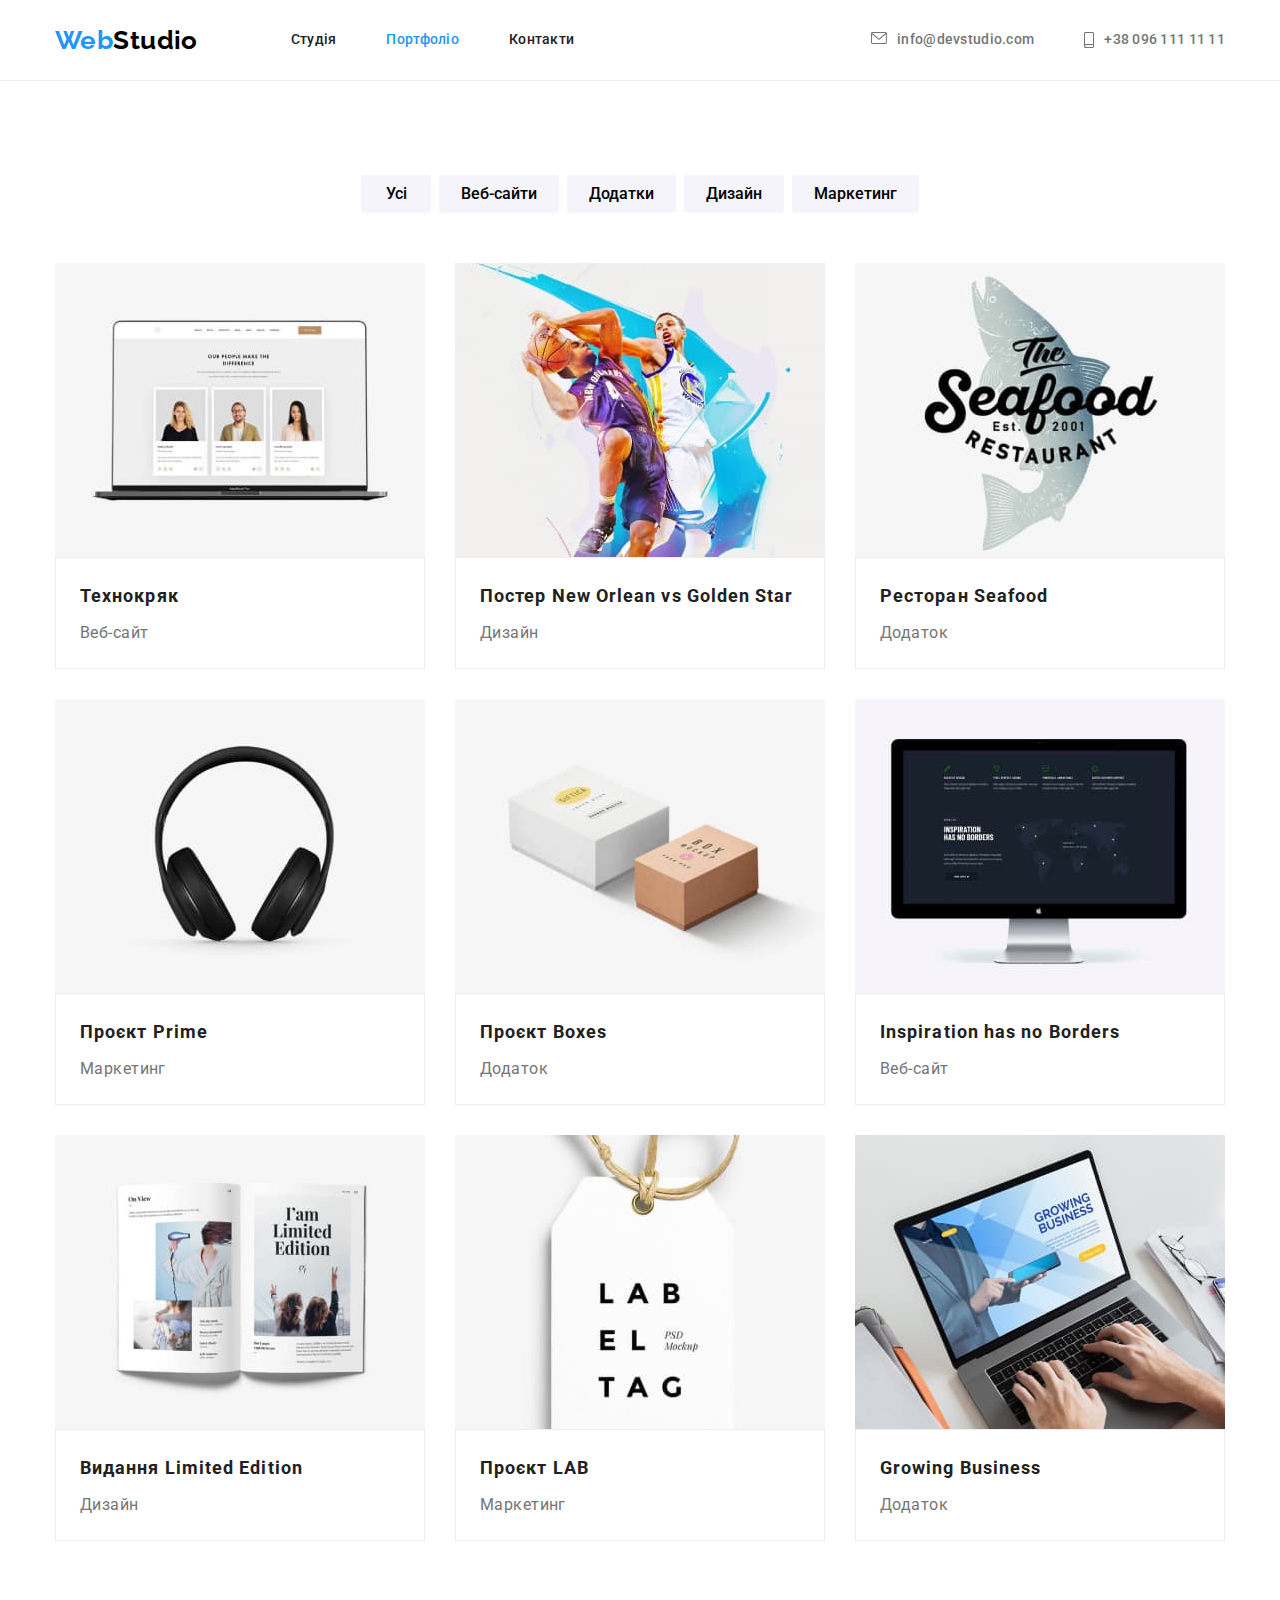
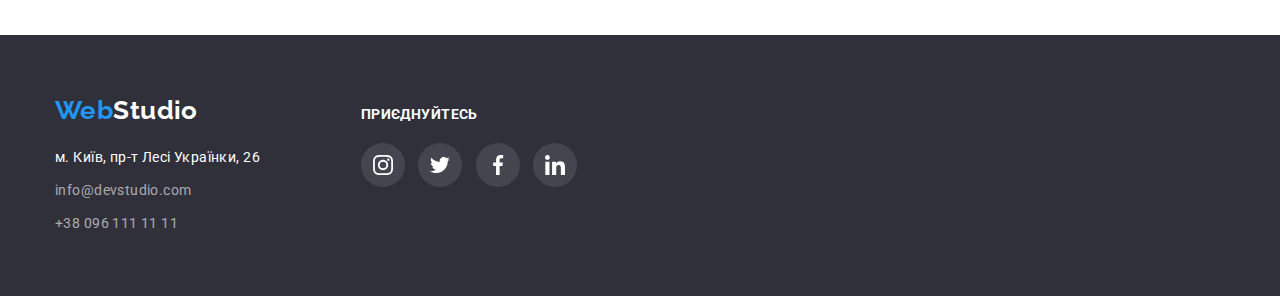
==== commit d03bbacd: "исправляет фокус иконок, чинит футер" ====
--- a/portfolio.html
+++ b/portfolio.html
@@ -24,41 +24,43 @@
         >
         <nav class="nav">
           <ul class="list navigation">
-            <li class="item"></li>
+            <li class="item">
               <a class="nav-link" href="./index.html">Студія</a>
             </li>
             <li class="item">
               <a class="nav-link current" href="./portfolio.html">Портфоліо</a>
             </li>
-            <li class="item"><a class="nav-link" href="#">Контакти</a></li>
+            <li class="item">
+              <a class="nav-link" href="#">Контакти</a>
+            </li>
           </ul>
         </nav>
         <ul class="contacts list">
           <li class="contact item">
             <div class="contact-wrapper">
-              <svg class="contact-icon" width="16" height="12">
-                <use href="./images/symbol-defs.svg#icon-envelope"></use>
-              </svg>
               <a
                 class="contact-link"
                 href="mailto:info@devstudio.com"
                 target="_blank"
                 rel="noopener nofollow noreferrer"
-              >
+                ><svg class="contact-icon" width="16" height="12">
+                  <use href="./images/symbol-defs.svg#icon-envelope"></use>
+                </svg>
                 info@devstudio.com</a
               >
             </div>
           </li>
           <li class="contact item">
             <div class="contact-wrapper">
-              <svg class="contact-icon" width="10" height="16">
-                <use href="./images/symbol-defs.svg#icon-smartphone"></use>
-              </svg>
               <a
                 class="contact-link"
                 href="tel:+380961111111"
                 target="_blank"
                 rel="noopener nofollow noreferrer"
+                ><svg class="contact-icon" width="10" height="16">
+                  <use
+                    href="./images/symbol-defs.svg#icon-smartphone"
+                  ></use></svg
                 >+38 096 111 11 11</a
               >
             </div>
@@ -221,8 +223,8 @@
 
     <!--footer-->
     <footer class="footer">
-      <div class="container">
-        <div class="footer-wrapper list">
+      <div class="container column">
+        <div class="column-first">
           <a class="footer logo" href="./index.html"
             >Web<span class="footer-part">Studio</span></a
           >
--- a/css/styles.css
+++ b/css/styles.css
@@ -58,6 +58,7 @@
   justify-content: center;
   align-items: center;
   margin-bottom: 30px;
+  background-color: var(--button-bg);
 }
 
 /*header*/
@@ -106,21 +107,17 @@
   margin-left: auto;
 }
 .contact-link {
-  display: inline-flex;
+  display: flex;
   color: var(--secondary-text-color);
 }
-.contact-wrapper {
-  display:flex;
+/* .contact-wrapper {
+  display:inline-flex;
   align-items: center;
-  margin-right: 10px;
-    fill: var(--secondary-text-color);
-}
+  fill: var(--secondary-text-color);
+} */
 .contact-icon {
   margin-right: 10px;
-}
-.contact-wrapper:hover,
-.contact-wrapper:focus {
-  fill: var(--accent-color);
+  fill: currentColor;
 }
 .nav-link, .contact-link {
   font-weight: 500;
@@ -216,6 +213,7 @@
 .team {
   padding-top: 94px;
   text-align: center;
+  background-color: var(--button-bg);
 }
 .team.list {
   display: flex;
@@ -246,7 +244,7 @@
   font-size: 16px;
   line-height: 1.19
 }
-.social-item {
+.social.list {
   display: inline-flex;
   margin-bottom: 30px;
 }
@@ -257,24 +255,21 @@
   display: block;
   width: 44px;
   height: 44px;
+  padding: 12px;
+  color: var(--icon-color);
 }
 .social-link:hover,
 .social-link:focus {
   background-color: var(--accent-color);
   border-radius: 50%;
+  color: var(--white-text-color);
 }
 .social-icon {
-  width: 44px;
-  height: 44px;
-  padding: 12px;
-  fill: var(--icon-color);
-}
-.social-icon:hover {
-  fill: var(--white-text-color);
-}
-.social-icon:focus {
-  fill: var(--white-text-color);
-}
+  width: 20px;
+  height: 20px;
+  fill: currentColor;
+}
+
  /* our clients */
 .clients.list {
   display: flex;
@@ -284,6 +279,7 @@
   display: block;
   width: 170px;
   height: 92px;
+  color: var(--icon-color);
   border: 1px solid var(--icon-color);
   border-radius: 4px;
 }
@@ -291,15 +287,12 @@
   padding: 16px 32px;
   width: 100%;
   height: 92px;
-  fill: var(--icon-color);
-}
-.client-icon:hover,
-.client-icon:focus {
-  fill: var(--accent-color);
+  fill: currentColor;
 }
 .client-link:hover,
 .client-link:focus {
   border: 1px solid var(--accent-color);
+  color: var(--accent-color);
 }
 /* portfolio */
 .button-list {
@@ -363,17 +356,24 @@
   background: var(--white-text-color)
 }
 .portfolio-link:hover {
-  border: 1px solid #EEEEEE;
-    box-shadow: 0px 1px 1px rgba(0, 0, 0, 0.12), 
-                0px 4px 4px rgba(0, 0, 0, 0.06), 
-                1px 4px 6px rgba(0, 0, 0, 0.16);
+  box-shadow: 0px 1px 1px rgba(0, 0, 0, 0.12), 
+              0px 4px 4px rgba(0, 0, 0, 0.06), 
+              1px 4px 6px rgba(0, 0, 0, 0.16);
 }
 
 /* footer */
+
 .footer {
   padding-top: 60px;
   padding-bottom: 60px;
   background-color: var(--secondary-bg-color);
+}
+.column {
+  display: flex;
+  align-items: baseline;
+}
+.column-first {
+  margin-right: 70px;
 }
 .footer.logo {
   display: inline-block;
@@ -405,12 +405,9 @@
 .address-link:focus {
   color: var(--white-text-color);
 }
-.footer-wrapper {
+.container.wrapper {
   display: inline-flex;
   align-items:baseline;
-}
-.footer-column {
-  margin-right: 70px;
 }
 .footer-title {
   margin-bottom: 20px;
